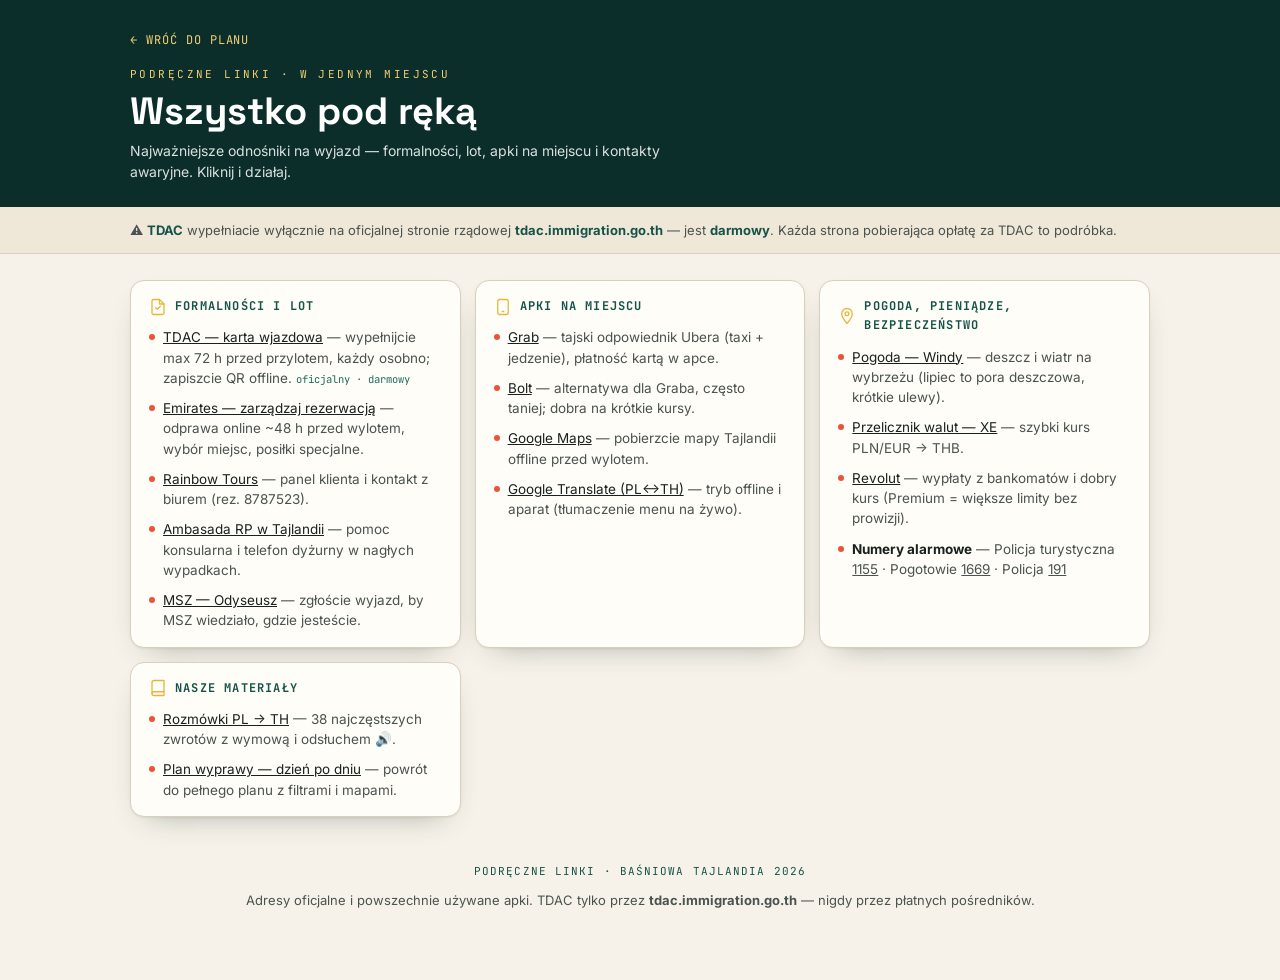
==== linki.html @ d40c6217 "Add files via upload" ====
<!DOCTYPE html>
<html lang="pl">
<head>
<meta charset="UTF-8">
<meta name="viewport" content="width=device-width, initial-scale=1.0">
<title>Podręczne linki — Baśniowa Tajlandia 2026</title>
<meta property="og:type" content="website">
<meta property="og:title" content="Podręczne linki — Baśniowa Tajlandia 2026">
<meta property="og:description" content="Najważniejsze odnośniki na wyjazd: TDAC, Emirates, apki, kursy walut i kontakty awaryjne.">
<meta property="og:image" content="https://commons.wikimedia.org/wiki/Special:FilePath/Wat%20Rong%20Khun%20-%20Chiang%20Rai.jpg?width=1280">
<link rel="preconnect" href="https://fonts.googleapis.com">
<link rel="preconnect" href="https://fonts.gstatic.com" crossorigin>
<link href="https://fonts.googleapis.com/css2?family=Space+Grotesk:wght@400;500;600;700&family=Inter:wght@400;500;600;700&family=JetBrains+Mono:wght@400;500;700&display=swap" rel="stylesheet">
<link rel="stylesheet" href="style.css">
</head>
<body>

<header class="sub">
  <div class="wrap">
    <a class="sub__back" href="index.html">← Wróć do planu</a>
    <span class="sub__kicker">Podręczne linki · w jednym miejscu</span>
    <h1>Wszystko pod ręką</h1>
    <p class="sub__lead">Najważniejsze odnośniki na wyjazd — formalności, lot, apki na miejscu i kontakty awaryjne. Kliknij i działaj.</p>
  </div>
</header>

<div class="sub__tipbar">
  <div class="wrap">⚠ <b>TDAC</b> wypełniacie wyłącznie na oficjalnej stronie rządowej <b>tdac.immigration.go.th</b> — jest <b>darmowy</b>. Każda strona pobierająca opłatę za TDAC to podróbka.</div>
</div>

<main class="sub__main">
  <div class="wrap">
    <div class="pat__grid">

      <div class="pat__cat">
        <h3><svg viewBox="0 0 24 24"><path d="M14 2H6a2 2 0 0 0-2 2v16a2 2 0 0 0 2 2h12a2 2 0 0 0 2-2V8z"/><path d="M14 2v6h6M9 13l2 2 4-4"/></svg>Formalności i lot</h3>
        <ul>
          <li><a class="lnk" href="https://tdac.immigration.go.th" target="_blank" rel="noopener">TDAC — karta wjazdowa</a> <span class="note">— wypełnijcie max 72 h przed przylotem, każdy osobno; zapiszcie QR offline.</span> <span class="tag">oficjalny · darmowy</span></li>
          <li><a class="lnk" href="https://www.emirates.com/pl/polish/manage-booking/" target="_blank" rel="noopener">Emirates — zarządzaj rezerwacją</a> <span class="note">— odprawa online ~48 h przed wylotem, wybór miejsc, posiłki specjalne.</span></li>
          <li><a class="lnk" href="https://rainbowtours.pl/" target="_blank" rel="noopener">Rainbow Tours</a> <span class="note">— panel klienta i kontakt z biurem (rez. 8787523).</span></li>
          <li><a class="lnk" href="https://www.gov.pl/web/tajlandia" target="_blank" rel="noopener">Ambasada RP w Tajlandii</a> <span class="note">— pomoc konsularna i telefon dyżurny w nagłych wypadkach.</span></li>
          <li><a class="lnk" href="https://odyseusz.msz.gov.pl/" target="_blank" rel="noopener">MSZ — Odyseusz</a> <span class="note">— zgłoście wyjazd, by MSZ wiedziało, gdzie jesteście.</span></li>
        </ul>
      </div>

      <div class="pat__cat">
        <h3><svg viewBox="0 0 24 24"><rect x="5" y="2" width="14" height="20" rx="2.5"/><path d="M11 18h2"/></svg>Apki na miejscu</h3>
        <ul>
          <li><a class="lnk" href="https://www.grab.com/th/en/" target="_blank" rel="noopener">Grab</a> <span class="note">— tajski odpowiednik Ubera (taxi + jedzenie), płatność kartą w apce.</span></li>
          <li><a class="lnk" href="https://bolt.eu/" target="_blank" rel="noopener">Bolt</a> <span class="note">— alternatywa dla Graba, często taniej; dobra na krótkie kursy.</span></li>
          <li><a class="lnk" href="https://maps.google.com/" target="_blank" rel="noopener">Google Maps</a> <span class="note">— pobierzcie mapy Tajlandii offline przed wylotem.</span></li>
          <li><a class="lnk" href="https://translate.google.com/?sl=pl&amp;tl=th" target="_blank" rel="noopener">Google Translate (PL↔TH)</a> <span class="note">— tryb offline i aparat (tłumaczenie menu na żywo).</span></li>
        </ul>
      </div>

      <div class="pat__cat">
        <h3><svg viewBox="0 0 24 24"><path d="M12 2a7 7 0 0 0-7 7c0 5 7 13 7 13s7-8 7-13a7 7 0 0 0-7-7z"/><circle cx="12" cy="9" r="2.5"/></svg>Pogoda, pieniądze, bezpieczeństwo</h3>
        <ul>
          <li><a class="lnk" href="https://www.windy.com/" target="_blank" rel="noopener">Pogoda — Windy</a> <span class="note">— deszcz i wiatr na wybrzeżu (lipiec to pora deszczowa, krótkie ulewy).</span></li>
          <li><a class="lnk" href="https://www.xe.com/currencyconverter/" target="_blank" rel="noopener">Przelicznik walut — XE</a> <span class="note">— szybki kurs PLN/EUR → THB.</span></li>
          <li><a class="lnk" href="https://www.revolut.com/" target="_blank" rel="noopener">Revolut</a> <span class="note">— wypłaty z bankomatów i dobry kurs (Premium = większe limity bez prowizji).</span></li>
          <li><b>Numery alarmowe</b> <span class="note">— Policja turystyczna <a class="lnk" href="tel:1155">1155</a> · Pogotowie <a class="lnk" href="tel:1669">1669</a> · Policja <a class="lnk" href="tel:191">191</a></span></li>
        </ul>
      </div>

      <div class="pat__cat">
        <h3><svg viewBox="0 0 24 24"><path d="M4 19.5A2.5 2.5 0 0 1 6.5 17H20"/><path d="M6.5 2H20v20H6.5A2.5 2.5 0 0 1 4 19.5v-15A2.5 2.5 0 0 1 6.5 2z"/></svg>Nasze materiały</h3>
        <ul>
          <li><a class="lnk" href="rozmowki.html">Rozmówki PL → TH</a> <span class="note">— 38 najczęstszych zwrotów z wymową i odsłuchem 🔊.</span></li>
          <li><a class="lnk" href="index.html">Plan wyprawy — dzień po dniu</a> <span class="note">— powrót do pełnego planu z filtrami i mapami.</span></li>
        </ul>
      </div>

    </div>
  </div>
</main>

<footer>
  <div class="mono">Podręczne linki · Baśniowa Tajlandia 2026</div>
  <p style="margin-top:10px">Adresy oficjalne i powszechnie używane apki. TDAC tylko przez <b>tdac.immigration.go.th</b> — nigdy przez płatnych pośredników.</p>
</footer>

</body>
</html>
---- style.css ----
:root{
    --jade-900:#0c2e2a;
    --jade-800:#103e38;
    --jade-700:#155349;
    --jade-600:#1d6b5d;
    --gold:#e7b53c;
    --gold-soft:#f2cf73;
    --coral:#e8553a;
    --coral-deep:#c8412c;
    --paper:#f7f2e9;
    --paper-2:#efe7d8;
    --ink:#19211f;
    --ink-soft:#4a534f;
    --line:#d9cfbd;
    --card:#fffdf8;
    --shadow:0 1px 2px rgba(12,46,42,.06),0 12px 30px -18px rgba(12,46,42,.45);
    --radius:18px;
    --mono:'JetBrains Mono',ui-monospace,monospace;
    --disp:'Space Grotesk',system-ui,sans-serif;
    --body:'Inter',system-ui,sans-serif;
  }
  *{box-sizing:border-box}
  html{scroll-behavior:smooth}
  body{
    margin:0;background:var(--paper);color:var(--ink);
    font-family:var(--body);font-size:16px;line-height:1.6;
    -webkit-font-smoothing:antialiased;
  }
  img{display:block;max-width:100%}
  a{color:inherit}
  .wrap{max-width:1060px;margin:0 auto;padding:0 20px}

  /* ---------- COVER ---------- */
  .cover{position:relative;min-height:92vh;display:flex;align-items:flex-end;
    color:#fff;overflow:hidden;background:var(--jade-900)}
  .cover__img{position:absolute;inset:0;width:100%;height:100%;object-fit:cover;
    filter:saturate(1.05);opacity:.9}
  .cover__veil{position:absolute;inset:0;
    background:linear-gradient(180deg,rgba(10,38,34,.35) 0%,rgba(10,38,34,.25) 40%,rgba(10,30,27,.92) 100%)}
  .cover__inner{position:relative;width:100%;max-width:1060px;margin:0 auto;
    padding:0 20px 56px}
  .eyebrow{font-family:var(--mono);font-size:12.5px;letter-spacing:.32em;
    text-transform:uppercase;color:var(--gold-soft);margin-bottom:18px;
    display:flex;align-items:center;gap:12px;flex-wrap:wrap}
  .eyebrow::before{content:"";width:34px;height:1px;background:var(--gold)}
  .cover h1{font-family:var(--disp);font-weight:700;letter-spacing:-.02em;
    line-height:.96;margin:0;font-size:clamp(46px,9vw,104px)}
  .cover h1 em{font-style:normal;display:block;
    background:linear-gradient(90deg,var(--gold) 0%,var(--gold-soft) 55%,#fff5dc 100%);
    -webkit-background-clip:text;background-clip:text;color:transparent}
  .cover__sub{margin:20px 0 0;font-size:clamp(16px,2.2vw,20px);max-width:46ch;
    color:rgba(255,255,255,.86)}
  .ticket{margin-top:30px;display:flex;flex-wrap:wrap;gap:10px}
  .ticket .chip{font-family:var(--mono);font-size:12px;letter-spacing:.05em;
    background:rgba(255,255,255,.10);border:1px solid rgba(255,255,255,.22);
    padding:9px 13px;border-radius:999px;backdrop-filter:blur(6px);
    display:flex;gap:8px;align-items:center}
  .ticket .chip b{color:var(--gold-soft);font-weight:700}
  .scrollcue{position:absolute;right:20px;bottom:26px;font-family:var(--mono);
    font-size:11px;letter-spacing:.25em;color:rgba(255,255,255,.7);
    writing-mode:vertical-rl;text-transform:uppercase}

  /* ---------- PHRASEBOOK BUTTON + MODAL ---------- */
  .phrasebtn{margin-top:14px;display:inline-flex;align-items:center;gap:9px;cursor:pointer;
    font-family:var(--mono);font-size:12px;letter-spacing:.08em;text-transform:uppercase;color:#fff;
    background:linear-gradient(135deg,rgba(231,181,60,.24),rgba(231,181,60,.12));
    border:1px solid rgba(231,181,60,.5);padding:10px 16px;border-radius:999px;backdrop-filter:blur(6px);
    transition:transform .15s ease,background .2s ease,border-color .2s ease}
  .phrasebtn:hover{background:linear-gradient(135deg,rgba(231,181,60,.36),rgba(231,181,60,.2));
    border-color:var(--gold);transform:translateY(-1px)}
  .phrasebtn b{color:var(--gold-soft);font-weight:700}
  .phrasebtn svg{width:17px;height:17px;stroke:var(--gold-soft);fill:none;stroke-width:1.7;stroke-linecap:round;stroke-linejoin:round}
  .phrasebtn__go{color:var(--gold-soft);font-size:13px}
  .cover__cta{display:flex;flex-wrap:wrap;gap:10px;margin-top:14px}
  .cover__cta .phrasebtn{margin-top:0}

  .ph-overlay{display:none;position:fixed;inset:0;z-index:100;
    background:rgba(8,28,25,.62);backdrop-filter:blur(4px);
    align-items:center;justify-content:center;padding:24px 16px;overflow-y:auto}
  .ph-overlay.open{display:flex}
  .ph-modal{background:var(--paper);color:var(--ink);width:100%;max-width:880px;border-radius:20px;
    box-shadow:0 30px 70px -20px rgba(0,0,0,.6);overflow:hidden;margin:auto;
    display:flex;flex-direction:column;max-height:calc(100vh - 48px);max-height:calc(100dvh - 48px)}
  .ph-top{display:flex;justify-content:space-between;align-items:flex-start;gap:16px;
    background:var(--jade-900);color:#fff;padding:22px 24px;flex:none}
  .ph-kicker{font-family:var(--mono);font-size:11px;letter-spacing:.22em;text-transform:uppercase;color:var(--gold-soft)}
  .ph-top h2{font-family:var(--disp);font-size:22px;margin:6px 0 0;line-height:1.1}
  .ph-close{flex:none;width:38px;height:38px;border-radius:50%;border:1px solid rgba(255,255,255,.3);
    background:rgba(255,255,255,.08);color:#fff;font-size:16px;cursor:pointer;line-height:1}
  .ph-close:hover{background:rgba(255,255,255,.18)}
  .ph-tip{font-size:13px;line-height:1.55;color:var(--ink-soft);background:var(--paper-2);
    border-bottom:1px solid var(--line);padding:13px 24px}
  .ph-tip b{color:var(--jade-700)}
  .ph-body{padding:6px 24px 18px;overflow-y:auto;flex:1 1 auto}
  .ph-group{margin-top:18px}
  .ph-group h3{font-family:var(--mono);font-size:12px;letter-spacing:.1em;text-transform:uppercase;
    color:var(--coral);margin:0 0 8px;padding-bottom:6px;border-bottom:1px dashed var(--line)}
  .ph-row{display:grid;grid-template-columns:1fr 1.15fr .95fr;gap:12px;align-items:baseline;
    padding:8px 0;border-bottom:1px solid rgba(217,207,189,.5)}
  .ph-row:last-child{border-bottom:0}
  .ph-pl{font-size:14px;color:var(--ink)}
  .ph-th{font-size:16px}
  .ph-th a{color:var(--jade-700);text-decoration:none;border-bottom:1px dotted var(--jade-600)}
  .ph-th a:hover{color:var(--coral);border-color:var(--coral)}
  .ph-say{font-family:var(--mono);font-size:12.5px;color:var(--ink-soft)}
  .ph-foot{font-size:12px;color:var(--ink-soft);background:var(--paper-2);
    border-top:1px solid var(--line);padding:13px 24px;line-height:1.55;flex:none}
  .ph-foot b{color:var(--jade-700)}
  @media(max-width:620px){
    .ph-row{grid-template-columns:1fr;gap:1px;padding:10px 0}
    .ph-say{font-size:12px}
  }

  /* ---------- ROUTE STRIP ---------- */
  .route{background:var(--jade-900);color:#fff;padding:34px 0;border-top:1px solid rgba(255,255,255,.08)}
  .route h2{font-family:var(--mono);font-size:12px;letter-spacing:.28em;
    text-transform:uppercase;color:var(--gold-soft);margin:0 0 18px;font-weight:500}
  .route__line{display:flex;flex-wrap:wrap;gap:8px 4px;align-items:center}
  .stop{font-family:var(--mono);font-size:12.5px;letter-spacing:.02em;
    background:rgba(255,255,255,.07);border:1px solid rgba(255,255,255,.14);
    padding:6px 11px;border-radius:8px;white-space:nowrap}
  .stop.key{background:var(--gold);color:var(--jade-900);border-color:var(--gold);font-weight:700}
  .arr{color:rgba(231,181,60,.65);font-family:var(--mono);font-size:13px}

  /* ---------- STICKY NAV ---------- */
  .nav{position:sticky;top:0;z-index:50;background:rgba(247,242,233,.92);
    backdrop-filter:blur(10px);border-bottom:1px solid var(--line)}
  .nav__inner{display:flex;align-items:center;gap:14px;padding:11px 20px;
    max-width:1060px;margin:0 auto;flex-wrap:wrap}
  .nav__brand{font-family:var(--disp);font-weight:700;font-size:15px;letter-spacing:-.01em;
    color:var(--jade-800);margin-right:2px;white-space:nowrap}
  .filters{display:flex;gap:7px;flex-wrap:wrap;flex:1}
  .filt{font-family:var(--mono);font-size:11.5px;letter-spacing:.03em;cursor:pointer;
    border:1px solid var(--line);background:var(--card);color:var(--ink-soft);
    padding:7px 11px;border-radius:999px;display:inline-flex;align-items:center;gap:6px;
    transition:all .15s ease;text-transform:uppercase}
  .filt:hover{border-color:var(--jade-600);color:var(--jade-700)}
  .filt[aria-pressed="true"]{background:var(--jade-800);color:#fff;border-color:var(--jade-800)}
  .filt[aria-pressed="true"] svg{stroke:var(--gold-soft)}
  .filt svg{width:14px;height:14px;stroke:currentColor;fill:none;stroke-width:1.7}
  .filt.all[aria-pressed="true"]{background:var(--gold);color:var(--jade-900);border-color:var(--gold)}
  .daysel{font-family:var(--mono);font-size:12px;border:1px solid var(--line);
    border-radius:8px;padding:7px 8px;background:var(--card);color:var(--ink);cursor:pointer}
  .filter-note{font-family:var(--mono);font-size:11px;color:var(--ink-soft);
    width:100%;margin-top:2px;display:none}
  .filter-note.on{display:block}

  /* ---------- DAYS ---------- */
  main{padding:42px 0 10px}
  .day{background:var(--card);border:1px solid var(--line);border-radius:var(--radius);
    box-shadow:var(--shadow);overflow:hidden;margin-bottom:30px;scroll-margin-top:80px}
  .day.hide{display:none}
  .day__media{position:relative;aspect-ratio:21/9;background:var(--paper-2);overflow:hidden}
  .day__media img{width:100%;height:100%;object-fit:cover;transition:transform .9s ease}
  .day:hover .day__media img{transform:scale(1.035)}
  .day__media::after{content:"";position:absolute;inset:0;
    background:linear-gradient(180deg,rgba(12,46,42,0) 35%,rgba(12,46,42,.82) 100%)}
  .day__tag{position:absolute;left:16px;top:16px;z-index:2;font-family:var(--mono);
    font-size:11.5px;letter-spacing:.12em;color:var(--jade-900);background:var(--gold);
    padding:6px 12px;border-radius:8px;font-weight:700}
  .day__loc{position:absolute;left:16px;bottom:14px;right:16px;z-index:2;
    display:flex;gap:7px;flex-wrap:wrap;align-items:flex-end}
  .pin{font-family:var(--mono);font-size:11.5px;letter-spacing:.02em;color:#fff;
    background:rgba(8,30,27,.55);border:1px solid rgba(255,255,255,.28);
    padding:5px 10px;border-radius:7px;backdrop-filter:blur(4px)}
  .day__body{padding:24px 26px 28px}
  .day__head{display:flex;justify-content:space-between;gap:18px;align-items:flex-start;
    flex-wrap:wrap;margin-bottom:6px}
  .day__title{font-family:var(--disp);font-weight:700;font-size:clamp(22px,3.4vw,30px);
    letter-spacing:-.015em;line-height:1.1;margin:0;color:var(--jade-800);max-width:24ch}
  .free{font-family:var(--mono);font-size:11px;letter-spacing:.06em;text-transform:uppercase;
    padding:6px 11px;border-radius:999px;white-space:nowrap;border:1px solid;display:inline-flex;gap:7px;align-items:center}
  .free::before{content:"";width:8px;height:8px;border-radius:50%;background:currentColor}
  .free.pelny{color:#1d7a4f;border-color:#bfe3cf;background:#eef8f1}
  .free.czesc{color:#a9701a;border-color:#ecd9ad;background:#faf2df}
  .free.brak{color:#9a4a3a;border-color:#ecc8be;background:#fbeee9}
  .teaser{font-size:15.5px;color:var(--ink-soft);margin:8px 0 18px;max-width:68ch}

  .transit{font-family:var(--mono);font-size:12.5px;color:var(--jade-700);
    background:var(--paper);border:1px dashed var(--line);border-radius:12px;
    padding:13px 15px;margin-bottom:18px;line-height:1.85}
  .transit b{color:var(--coral-deep)}
  .program{margin:0 0 20px;font-size:15.5px}
  .program strong{color:var(--jade-800)}

  .secs{display:grid;gap:12px}
  .sec--backup{background:#ecf5f1;border:1px solid #cfe6dd;border-radius:12px;padding:12px 14px}
  .sec--backup .sec__h{color:#0c6b58;margin-bottom:7px} .sec--backup .sec__h svg{stroke:#13957c}
  .backup-text{font-size:14px;line-height:1.6;color:var(--ink);margin:0}
  .backup-text a.lnk{color:#0c6b58}
  .sec{border:1px solid var(--line);border-radius:13px;padding:14px 16px;background:#fff;
    transition:box-shadow .15s ease,border-color .15s ease}
  .sec.hide{display:none}
  .sec__h{display:flex;align-items:center;gap:9px;font-family:var(--mono);
    font-size:11.5px;letter-spacing:.14em;text-transform:uppercase;margin:0 0 10px;font-weight:700}
  .sec__h svg{width:17px;height:17px;fill:none;stroke-width:1.7}
  .sec--see .sec__h{color:var(--jade-700)} .sec--see .sec__h svg{stroke:var(--jade-600)}
  .sec--food .sec__h{color:#b06a12} .sec--food .sec__h svg{stroke:#cf8a23}
  .sec--t19 .sec__h{color:var(--coral-deep)} .sec--t19 .sec__h svg{stroke:var(--coral)}
  .sec--muay .sec__h{color:#7a3b8c} .sec--muay .sec__h svg{stroke:#8e4aa1}
  .sec--dinner .sec__h{color:#9c4a1e} .sec--dinner .sec__h svg{stroke:#c2622a}
  .sec ul{list-style:none;margin:0;padding:0;display:grid;gap:9px}
  .sec li{display:flex;gap:10px;align-items:flex-start;font-size:14.5px;line-height:1.5}
  .sec li::before{content:"";flex:0 0 6px;width:6px;height:6px;border-radius:50%;
    margin-top:8px;background:var(--line)}
  .sec--see li::before{background:var(--jade-600)}
  .sec--food li::before{background:#cf8a23}
  .sec--t19 li::before{background:var(--coral)}
  .sec--muay li::before{background:#8e4aa1}
  .sec--dinner li::before{background:#c2622a}
  .dlabel{font-family:var(--mono);font-size:10px;letter-spacing:.05em;text-transform:uppercase;
    background:#f3e6d4;color:#8a4a1c;padding:2px 8px;border-radius:6px;margin-right:5px;white-space:nowrap}
  .sec a.lnk{color:var(--jade-700);text-decoration:none;border-bottom:1.5px solid var(--line);
    font-weight:600;transition:border-color .15s}
  .sec a.lnk:hover{border-color:var(--jade-600)}
  .sec .note{color:var(--ink-soft)}
  .opt{font-family:var(--mono);font-size:10.5px;letter-spacing:.04em;color:#fff;
    background:var(--coral);padding:2px 7px;border-radius:5px;margin-left:6px;
    text-transform:uppercase;white-space:nowrap;vertical-align:middle}
  .price{font-family:var(--mono);font-size:11px;color:var(--ink-soft);white-space:nowrap}

  /* ---------- EMIRATES PANEL ---------- */
  .ek{padding:6px 0 2px}
  .ek__grid{background:var(--jade-800);color:#fff;border-radius:var(--radius);box-shadow:var(--shadow);
    display:grid;grid-template-columns:minmax(0,.92fr) minmax(0,1.08fr);overflow:hidden}
  .ek__media{margin:0;position:relative;min-height:250px}
  .ek__media img{width:100%;height:100%;object-fit:cover;display:block}
  .ek__media figcaption{position:absolute;left:0;right:0;bottom:0;font-family:var(--mono);font-size:10px;
    letter-spacing:.04em;color:rgba(255,255,255,.85);padding:10px 12px;
    background:linear-gradient(transparent,rgba(0,0,0,.6))}
  .ek__body{padding:26px 28px}
  .ek__tag{font-family:var(--mono);font-size:11px;letter-spacing:.22em;color:var(--gold-soft);text-transform:uppercase}
  .ek__body h2{font-family:var(--disp);font-size:23px;margin:9px 0 8px;color:#fff;line-height:1.15}
  .ek__lead{font-size:14px;color:rgba(255,255,255,.85);line-height:1.55;margin:0 0 14px}
  .ek__list{list-style:none;margin:0;padding:0;display:grid;gap:9px}
  .ek__list li{font-size:13.5px;line-height:1.55;color:rgba(255,255,255,.9);padding-left:18px;position:relative}
  .ek__list li::before{content:"";position:absolute;left:0;top:8px;width:7px;height:7px;border-radius:50%;background:var(--gold-soft)}
  .ek__list b{color:#fff}
  .ek__tip{margin-top:16px;font-size:13px;line-height:1.55;color:#fff;
    background:rgba(231,181,60,.12);border:1px solid rgba(231,181,60,.32);border-radius:10px;padding:11px 13px}
  @media(max-width:760px){.ek__grid{grid-template-columns:1fr}.ek__media{min-height:200px}}

  /* ---------- PATTAYA PLAYBOOK ---------- */
  .pat{margin:30px 0 8px}
  .pat__tag{font-family:var(--mono);font-size:11px;letter-spacing:.2em;text-transform:uppercase;color:var(--coral)}
  .pat__head h2{font-family:var(--disp);font-size:24px;margin:8px 0 6px;color:var(--jade-900)}
  .pat__lead{font-size:14px;color:var(--ink-soft);line-height:1.55;margin:0;max-width:780px}
  .pat__grid{display:grid;grid-template-columns:repeat(auto-fit,minmax(290px,1fr));gap:14px;margin-top:18px}
  .pat__cat{background:var(--card);border:1px solid var(--line);border-radius:14px;padding:16px 18px;box-shadow:var(--shadow)}
  .pat__cat h3{display:flex;align-items:center;gap:8px;font-family:var(--mono);font-size:12px;letter-spacing:.1em;text-transform:uppercase;color:var(--jade-700);margin:0 0 11px}
  .pat__cat h3 svg{width:18px;height:18px;stroke:var(--gold);fill:none;stroke-width:1.7;stroke-linecap:round;stroke-linejoin:round;flex:none}
  .pat__cat ul{list-style:none;margin:0;padding:0;display:grid;gap:10px}
  .pat__cat li{font-size:13.5px;line-height:1.5;color:var(--ink);padding-left:14px;position:relative}
  .pat__cat li::before{content:"";position:absolute;left:0;top:7px;width:6px;height:6px;border-radius:50%;background:var(--coral)}
  .pat__cat .note{color:var(--ink-soft)}
  .pat__cat .tag{display:inline-block;font-family:var(--mono);font-size:10.5px;color:var(--jade-600);white-space:nowrap}

  footer{text-align:center;padding:36px 20px 56px;color:var(--ink-soft);font-size:13px}
  footer .mono{font-family:var(--mono);font-size:11px;letter-spacing:.1em;
    text-transform:uppercase;color:var(--jade-700)}

  :focus-visible{outline:2.5px solid var(--coral);outline-offset:2px;border-radius:4px}

  @media (max-width:620px){
    .day__media{aspect-ratio:16/10}
    .day__body{padding:20px 18px 22px}
    .nav__brand{display:none}
    .cover__inner{padding-bottom:42px}
  }
  @media (prefers-reduced-motion:reduce){
    html{scroll-behavior:auto}
    .day:hover .day__media img{transform:none}
    *{transition:none!important}
  }

  /* ---------- ROZMÓWKI: PODSTRONA + WYSZUKIWARKA ---------- */
  .sub{background:var(--jade-900);color:#fff;padding:26px 0 24px}
  .sub__back{display:inline-flex;align-items:center;gap:6px;font-family:var(--mono);font-size:12px;
    letter-spacing:.08em;text-transform:uppercase;color:var(--gold-soft);text-decoration:none;margin-bottom:16px}
  .sub__back:hover{color:#fff}
  .sub__kicker{display:block;font-family:var(--mono);font-size:11px;letter-spacing:.22em;text-transform:uppercase;color:var(--gold-soft)}
  .sub h1{font-family:var(--disp);font-size:clamp(26px,5vw,38px);margin:8px 0 8px;line-height:1.05}
  .sub__lead{font-size:14px;color:rgba(255,255,255,.85);line-height:1.55;margin:0;max-width:62ch}
  .sub__tipbar{background:var(--paper-2);border-bottom:1px solid var(--line);font-size:13px;
    color:var(--ink-soft);padding:13px 0;line-height:1.55}
  .sub__tipbar b{color:var(--jade-700)}
  .sub__main{padding:8px 0 10px}
  .sub__main .ph-body{padding:6px 0 18px}
  .ph-search{width:100%;margin:18px 0 4px;font-family:var(--body);font-size:15px;color:var(--ink);
    background:var(--card);border:1px solid var(--line);border-radius:12px;padding:13px 16px;outline:none}
  .ph-search:focus{border-color:var(--gold);box-shadow:0 0 0 3px rgba(231,181,60,.18)}
  .ph-empty{font-size:14px;color:var(--ink-soft);padding:18px 2px}


  /* ---------- PŁYWAJĄCA ŚCIĄGA: LICZBY & TARG ---------- */
  .cheatfab{position:fixed;right:18px;bottom:18px;z-index:90;display:none;align-items:center;gap:7px;
    font-family:var(--mono);font-size:12px;letter-spacing:.06em;text-transform:uppercase;color:var(--jade-900);
    background:var(--gold);border:none;border-radius:999px;padding:12px 17px;cursor:pointer;
    box-shadow:0 8px 24px -6px rgba(12,46,42,.5)}
  .cheatfab.show{display:inline-flex}
  .cheatfab:hover{background:var(--gold-soft)}
  .cheat{position:fixed;right:18px;bottom:74px;z-index:91;width:min(360px,calc(100vw - 36px));
    background:var(--paper);border:1px solid var(--line);border-radius:16px;
    box-shadow:0 24px 60px -18px rgba(12,46,42,.55);overflow:hidden;display:none}
  .cheat.open{display:block}
  .cheat__top{background:var(--jade-900);color:#fff;padding:13px 16px;
    display:flex;justify-content:space-between;align-items:center}
  .cheat__top h3{font-family:var(--mono);font-size:12px;letter-spacing:.14em;text-transform:uppercase;
    color:var(--gold-soft);margin:0}
  .cheat__x{background:none;border:none;color:#fff;font-size:15px;cursor:pointer;line-height:1}
  .cheat__body{max-height:min(60vh,460px);overflow-y:auto;padding:4px 16px 10px}
  .cheat__sec h4{font-family:var(--mono);font-size:11px;letter-spacing:.1em;text-transform:uppercase;
    color:var(--coral);margin:14px 0 6px;border-bottom:1px dashed var(--line);padding-bottom:5px}
  .cheat__row{padding:7px 0;border-bottom:1px solid rgba(217,207,189,.5)}
  .cheat__row:last-child{border-bottom:0}
  .cheat__pl{font-size:13.5px;color:var(--ink)}
  .cheat__th{font-size:15px;margin-top:1px}
  .cheat__th a{color:var(--jade-700);text-decoration:none;border-bottom:1px dotted var(--jade-600)}
  .cheat__th a:hover{color:var(--coral);border-color:var(--coral)}
  .cheat__say{font-family:var(--mono);font-size:12px;color:var(--ink-soft)}
  .cheat__more{display:block;text-align:center;font-family:var(--mono);font-size:11px;letter-spacing:.08em;
    text-transform:uppercase;color:var(--jade-700);padding:11px;border-top:1px solid var(--line);
    text-decoration:none;background:var(--paper-2)}
  .cheat__more:hover{color:var(--coral)}
  @media(max-width:520px){
    .cheatfab{right:14px;bottom:14px}
    .cheat{right:10px;left:10px;width:auto;bottom:66px}
  }
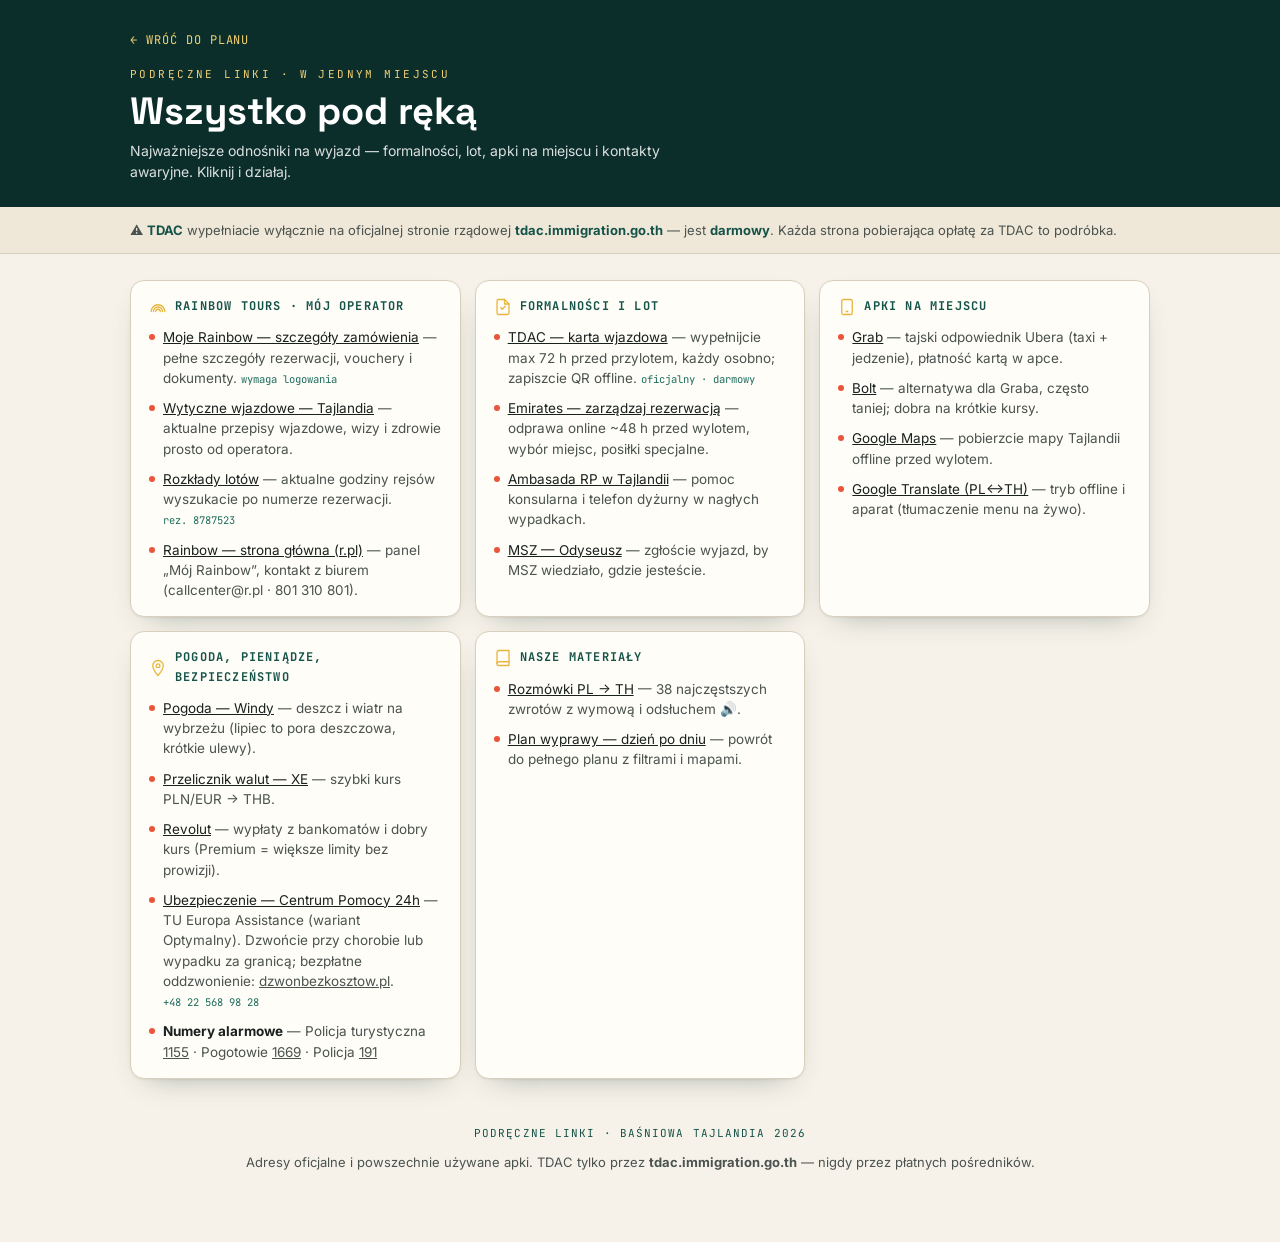
==== commit 78965757: "Add files via upload" ====
--- a/linki.html
+++ b/linki.html
@@ -33,11 +33,20 @@
     <div class="pat__grid">
 
       <div class="pat__cat">
+        <h3><svg viewBox="0 0 24 24"><path d="M3 18a9 9 0 0 1 18 0"/><path d="M6 18a6 6 0 0 1 12 0"/><path d="M9 18a3 3 0 0 1 6 0"/></svg>Rainbow Tours · mój operator</h3>
+        <ul>
+          <li><a class="lnk" href="https://r.pl/moje-rainbow/zamowienie/8787523" target="_blank" rel="noopener">Moje Rainbow — szczegóły zamówienia</a> <span class="note">— pełne szczegóły rezerwacji, vouchery i dokumenty.</span> <span class="tag">wymaga logowania</span></li>
+          <li><a class="lnk" href="https://r.pl/wytyczne/tajlandia" target="_blank" rel="noopener">Wytyczne wjazdowe — Tajlandia</a> <span class="note">— aktualne przepisy wjazdowe, wizy i zdrowie prosto od operatora.</span></li>
+          <li><a class="lnk" href="https://r.pl/rozklady" target="_blank" rel="noopener">Rozkłady lotów</a> <span class="note">— aktualne godziny rejsów wyszukacie po numerze rezerwacji.</span> <span class="tag">rez. 8787523</span></li>
+          <li><a class="lnk" href="https://r.pl/" target="_blank" rel="noopener">Rainbow — strona główna (r.pl)</a> <span class="note">— panel „Mój Rainbow”, kontakt z biurem (callcenter@r.pl · 801 310 801).</span></li>
+        </ul>
+      </div>
+
+      <div class="pat__cat">
         <h3><svg viewBox="0 0 24 24"><path d="M14 2H6a2 2 0 0 0-2 2v16a2 2 0 0 0 2 2h12a2 2 0 0 0 2-2V8z"/><path d="M14 2v6h6M9 13l2 2 4-4"/></svg>Formalności i lot</h3>
         <ul>
           <li><a class="lnk" href="https://tdac.immigration.go.th" target="_blank" rel="noopener">TDAC — karta wjazdowa</a> <span class="note">— wypełnijcie max 72 h przed przylotem, każdy osobno; zapiszcie QR offline.</span> <span class="tag">oficjalny · darmowy</span></li>
           <li><a class="lnk" href="https://www.emirates.com/pl/polish/manage-booking/" target="_blank" rel="noopener">Emirates — zarządzaj rezerwacją</a> <span class="note">— odprawa online ~48 h przed wylotem, wybór miejsc, posiłki specjalne.</span></li>
-          <li><a class="lnk" href="https://rainbowtours.pl/" target="_blank" rel="noopener">Rainbow Tours</a> <span class="note">— panel klienta i kontakt z biurem (rez. 8787523).</span></li>
           <li><a class="lnk" href="https://www.gov.pl/web/tajlandia" target="_blank" rel="noopener">Ambasada RP w Tajlandii</a> <span class="note">— pomoc konsularna i telefon dyżurny w nagłych wypadkach.</span></li>
           <li><a class="lnk" href="https://odyseusz.msz.gov.pl/" target="_blank" rel="noopener">MSZ — Odyseusz</a> <span class="note">— zgłoście wyjazd, by MSZ wiedziało, gdzie jesteście.</span></li>
         </ul>
@@ -59,6 +68,7 @@
           <li><a class="lnk" href="https://www.windy.com/" target="_blank" rel="noopener">Pogoda — Windy</a> <span class="note">— deszcz i wiatr na wybrzeżu (lipiec to pora deszczowa, krótkie ulewy).</span></li>
           <li><a class="lnk" href="https://www.xe.com/currencyconverter/" target="_blank" rel="noopener">Przelicznik walut — XE</a> <span class="note">— szybki kurs PLN/EUR → THB.</span></li>
           <li><a class="lnk" href="https://www.revolut.com/" target="_blank" rel="noopener">Revolut</a> <span class="note">— wypłaty z bankomatów i dobry kurs (Premium = większe limity bez prowizji).</span></li>
+          <li><a class="lnk" href="tel:+48225689828">Ubezpieczenie — Centrum Pomocy 24h</a> <span class="note">— TU Europa Assistance (wariant Optymalny). Dzwońcie przy chorobie lub wypadku za granicą; bezpłatne oddzwonienie: <a class="lnk" href="https://tueuropa.dzwonbezkosztow.pl" target="_blank" rel="noopener">dzwonbezkosztow.pl</a>.</span> <span class="tag">+48 22 568 98 28</span></li>
           <li><b>Numery alarmowe</b> <span class="note">— Policja turystyczna <a class="lnk" href="tel:1155">1155</a> · Pogotowie <a class="lnk" href="tel:1669">1669</a> · Policja <a class="lnk" href="tel:191">191</a></span></li>
         </ul>
       </div>
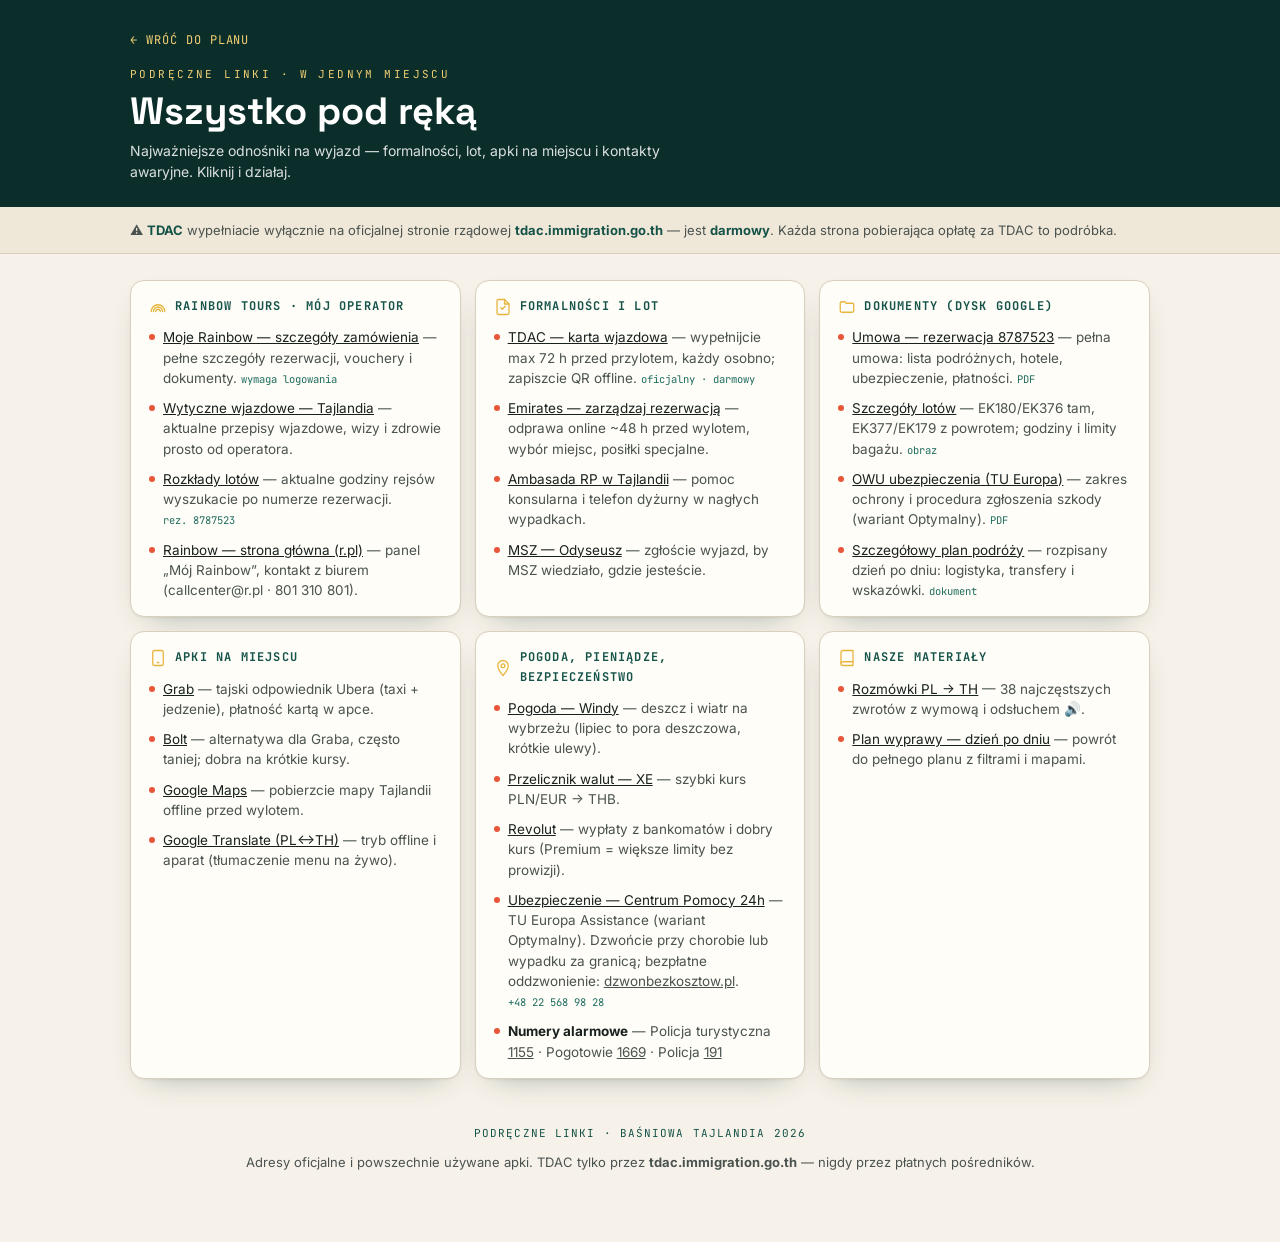
==== commit f7e6d014: "Add files via upload" ====
--- a/linki.html
+++ b/linki.html
@@ -53,6 +53,16 @@
       </div>
 
       <div class="pat__cat">
+        <h3><svg viewBox="0 0 24 24"><path d="M3 7a2 2 0 0 1 2-2h4l2 2h8a2 2 0 0 1 2 2v8a2 2 0 0 1-2 2H5a2 2 0 0 1-2-2z"/></svg>Dokumenty (Dysk Google)</h3>
+        <ul>
+          <li><a class="lnk" href="https://drive.google.com/file/d/1cNpaJr1G52BQyL89qZ-jvJ5zVd7SbMkx/view" target="_blank" rel="noopener">Umowa — rezerwacja 8787523</a> <span class="note">— pełna umowa: lista podróżnych, hotele, ubezpieczenie, płatności.</span> <span class="tag">PDF</span></li>
+          <li><a class="lnk" href="https://drive.google.com/file/d/1j_KRoeyN10EDiy05lHIEudN37BUc20qf/view" target="_blank" rel="noopener">Szczegóły lotów</a> <span class="note">— EK180/EK376 tam, EK377/EK179 z powrotem; godziny i limity bagażu.</span> <span class="tag">obraz</span></li>
+          <li><a class="lnk" href="https://drive.google.com/file/d/15Yo2XKbcoiDNwk1i9mazKbND7QLLB-ep/view" target="_blank" rel="noopener">OWU ubezpieczenia (TU Europa)</a> <span class="note">— zakres ochrony i procedura zgłoszenia szkody (wariant Optymalny).</span> <span class="tag">PDF</span></li>
+          <li><a class="lnk" href="https://docs.google.com/document/d/11wuFcBazXzFJgLMEgaHhd2ydJr6wsDTr7Zg1G_mePaQ/edit" target="_blank" rel="noopener">Szczegółowy plan podróży</a> <span class="note">— rozpisany dzień po dniu: logistyka, transfery i wskazówki.</span> <span class="tag">dokument</span></li>
+        </ul>
+      </div>
+
+      <div class="pat__cat">
         <h3><svg viewBox="0 0 24 24"><rect x="5" y="2" width="14" height="20" rx="2.5"/><path d="M11 18h2"/></svg>Apki na miejscu</h3>
         <ul>
           <li><a class="lnk" href="https://www.grab.com/th/en/" target="_blank" rel="noopener">Grab</a> <span class="note">— tajski odpowiednik Ubera (taxi + jedzenie), płatność kartą w apce.</span></li>
--- a/style.css
+++ b/style.css
@@ -68,9 +68,8 @@
     transition:transform .15s ease,background .2s ease,border-color .2s ease}
   .phrasebtn:hover{background:linear-gradient(135deg,rgba(231,181,60,.36),rgba(231,181,60,.2));
     border-color:var(--gold);transform:translateY(-1px)}
-  .phrasebtn b{color:var(--gold-soft);font-weight:700}
+  .phrasebtn b{color:inherit;font-weight:600}
   .phrasebtn svg{width:17px;height:17px;stroke:var(--gold-soft);fill:none;stroke-width:1.7;stroke-linecap:round;stroke-linejoin:round}
-  .phrasebtn__go{color:var(--gold-soft);font-size:13px}
   .cover__cta{display:flex;flex-wrap:wrap;gap:10px;margin-top:14px}
   .cover__cta .phrasebtn{margin-top:0}
 
